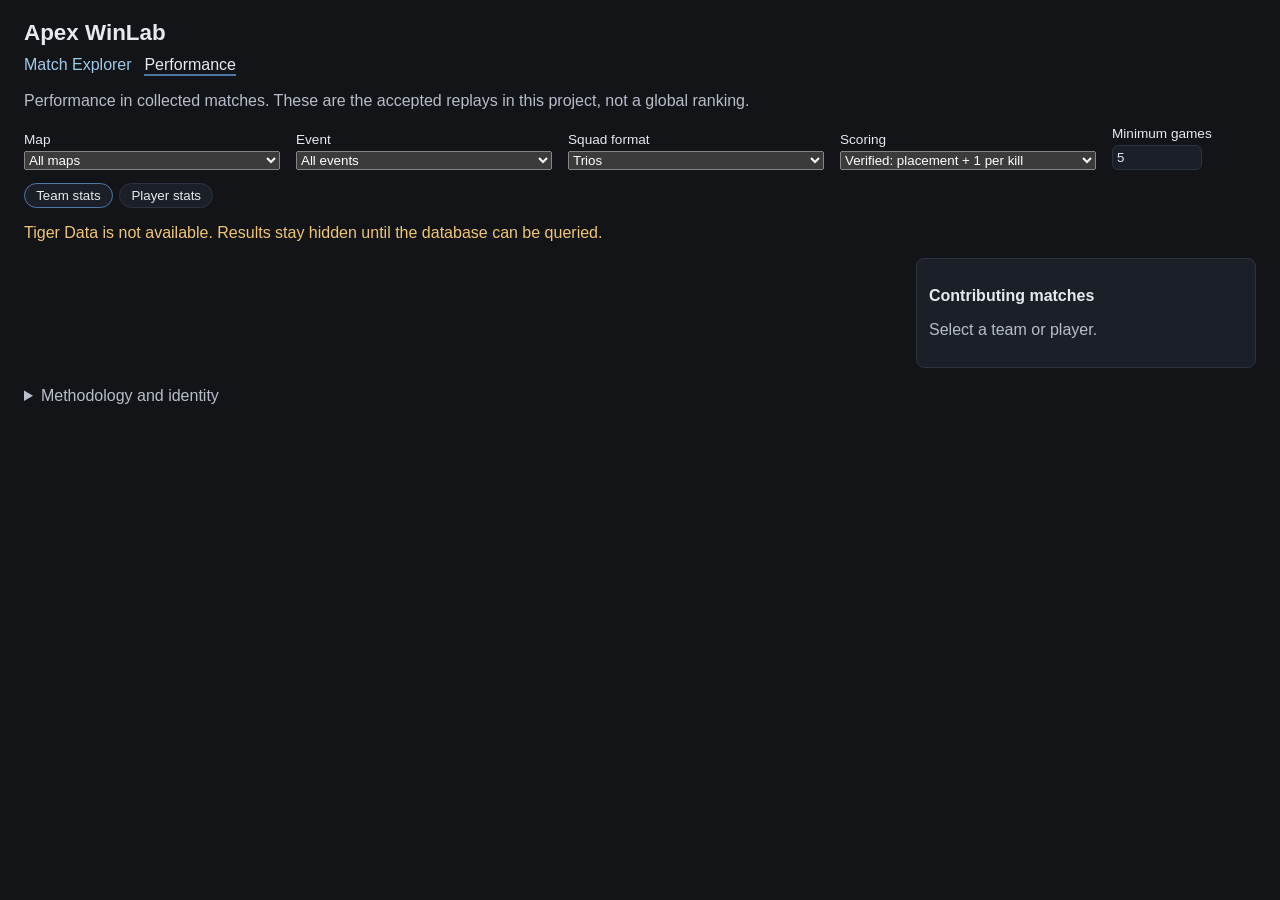
==== templates/stats.html @ 71fb5121 "Add collected-match team and player stats. Standings are stored per game and roster, separate from r" ====
<!DOCTYPE html>
<html lang="en">
<head>
  <meta charset="utf-8">
  <meta name="viewport" content="width=device-width, initial-scale=1">
  <title>Performance in collected matches · Apex WinLab</title>
  <link rel="stylesheet" href="/static/dashboard.css">
</head>
<body>
  <header>
    <h1>Apex WinLab</h1>
    <nav class="nav">
      <a href="/">Match Explorer</a>
      <a href="/stats" aria-current="page">Performance</a>
    </nav>
    <p class="lede">Performance in collected matches. These are the accepted replays in this project, not a global ranking.</p>
  </header>
  <section class="controls">
    <label>Map
      <select id="map"><option value="">All maps</option></select>
    </label>
    <label>Event
      <select id="session"><option value="">All events</option></select>
    </label>
    <label>Squad format
      <select id="format">
        <option value="trios" selected>Trios</option>
        <option value="duos">Duos</option>
        <option value="solos">Solos</option>
        <option value="unverified">Unverified</option>
        <option value="all">All formats</option>
      </select>
    </label>
    <label>Scoring
      <select id="scoring">
        <option value="verified" selected>Verified: placement + 1 per kill</option>
        <option value="all">All games, rank by placement</option>
        <option value="unverified">Rules not verified</option>
      </select>
    </label>
    <label>Minimum games
      <input id="min-games" type="number" min="1" value="5">
    </label>
  </section>
  <div class="tabs">
    <button type="button" id="tab-teams" class="tab on">Team stats</button>
    <button type="button" id="tab-players" class="tab">Player stats</button>
  </div>
  <p id="stats-note" class="note"></p>
  <p id="stats-status" class="meta" aria-live="polite">Loading collected results…</p>
  <div class="layout stats-layout">
    <div class="table-wrap">
      <table class="stats" id="stats-table"></table>
    </div>
    <aside id="detail" class="panel">
      <h2>Contributing matches</h2>
      <p class="meta">Select a team or player.</p>
    </aside>
  </div>
  <details class="method">
    <summary>Methodology and identity</summary>
    <p>Team totals come from each game's final standings (<code>overall_stats</code>), not from summing replay frames. One row is stored per team per game. A replay <code>teamId</code> is match-local and is never used to merge teams.</p>
    <p>A roster is the set of Overstat <code>playerId</code>s on that team in that game. The same name with a different roster stays a separate row. A roster that was recorded under more than one name is flagged. Samples under five games are marked provisional.</p>
    <p>Average points are shown only for games where every team's recorded score equals the placement table (12, 9, 7, 5, 4, 3, 3, 2, 2, 2, 1, 1, 1, 1, 1, then 0) plus one point per kill. Kills are not added on top of that score. Other games are ranked by average placement. Squad formats stay separate unless you choose all formats, which also ranks by placement.</p>
    <p>Player kills, damage, and assists are that player's final line. Role and survival time change them. There is no skill rating.</p>
  </details>
  <script src="/static/stats.js"></script>
</body>
</html>
---- static/dashboard.css ----
:root {
  color-scheme: dark;
  font-family: "Segoe UI", sans-serif;
  background: #121418;
  color: #e7e9ee;
}
body { margin: 0; padding: 1.25rem 1.5rem 2rem; }
h1 { margin: 0; font-size: 1.4rem; }
h2 { font-size: 1rem; margin: 1rem 0 0.4rem; }
.lede, .note, .meta { color: #b7beca; max-width: 70rem; }
.controls { display: flex; flex-wrap: wrap; gap: 1rem; align-items: end; margin-top: 1rem; }
label { display: flex; flex-direction: column; gap: 0.3rem; font-size: 0.85rem; }
select, input[type="range"] { min-width: 16rem; }
.slider { min-width: 22rem; }
.layout { display: grid; grid-template-columns: minmax(280px, 720px) minmax(260px, 1fr); gap: 1.25rem; align-items: start; }
canvas { width: 100%; height: auto; background: #1b1f27; border: 1px solid #2c3340; border-radius: 8px; }
.panel, .player { background: #1b1f27; border: 1px solid #2c3340; border-radius: 8px; padding: 0.75rem; }
.player { margin-bottom: 0.45rem; }
.player header { display: flex; justify-content: space-between; gap: 0.5rem; }
.bar { height: 0.45rem; background: #2c3340; border-radius: 99px; overflow: hidden; margin-top: 0.25rem; }
.bar > span { display: block; height: 100%; }
.hp > span { background: #e15759; }
.sh > span { background: #4e79a7; }
.unavailable { color: #f0c674; }
.outcome { margin: 0.6rem 0; padding: 0.5rem 0.75rem; border-left: 3px solid #8cd17d; background: #1f2a22; color: #e6ebf2; max-width: 70rem; }
.outcome.cut { border-left-color: #f0c674; background: #2a2618; }
.tag.outcome-tag { background: #1f4a33; color: #8cd17d; }
#shown { margin-left: 0.5rem; }
.backend { font-size: 0.85rem; margin: 0.4rem 0 0; }
.backend strong { padding: 0.1rem 0.45rem; border-radius: 99px; }
.backend.tiger strong { background: #1f4a33; color: #8cd17d; }
.backend.files strong { background: #4a3a1f; color: #ffbe7d; }
.nav { display: flex; gap: 0.8rem; margin: 0.6rem 0 0.2rem; }
.nav a { color: #a0cbe8; text-decoration: none; }
.nav a[aria-current="page"] { color: #e7e9ee; border-bottom: 2px solid #4e79a7; }
.tabs { display: flex; gap: 0.4rem; margin: 0.8rem 0; }
.tab { background: #1b1f27; color: #e7e9ee; border: 1px solid #2c3340; border-radius: 99px; padding: 0.25rem 0.7rem; }
.tab.on { border-color: #4e79a7; }
.stats-layout { grid-template-columns: minmax(0, 1fr) minmax(240px, 340px); }
.table-wrap { overflow-x: auto; }
table.stats { width: 100%; border-collapse: collapse; font-size: 0.9rem; }
table.stats th, table.stats td { text-align: left; padding: 0.35rem 0.45rem; border-bottom: 1px solid #2c3340; }
table.stats th { cursor: pointer; color: #b7beca; font-weight: 600; }
table.stats td.num, table.stats th.num { text-align: right; font-variant-numeric: tabular-nums; }
table.stats tr:hover { background: #1b1f27; }
.method { margin-top: 1.2rem; color: #b7beca; max-width: 70rem; }
.method p { margin: 0.4rem 0; }
input[type="number"] { width: 5rem; background: #1b1f27; color: #e7e9ee; border: 1px solid #2c3340; border-radius: 6px; padding: 0.25rem; }
@media (max-width: 900px) {
  .layout { grid-template-columns: 1fr; }
}
.primary { border-color: #4e79a7; }
.secondary { opacity: 0.9; }
.tag { display: inline-block; font-size: 0.75rem; padding: 0.1rem 0.45rem; border-radius: 99px; background: #2c3340; margin-right: 0.35rem; }
.tag.heldout { background: #1f3a57; color: #a0cbe8; }
.tag.fitted { background: #4a3a1f; color: #ffbe7d; }
.when { color: #b7beca; font-size: 0.85rem; }
table.probs { width: 100%; border-collapse: collapse; font-size: 0.85rem; margin-top: 0.4rem; }
table.probs th, table.probs td { text-align: left; padding: 0.15rem 0.3rem; }
table.probs td.num, table.probs th.num { text-align: right; font-variant-numeric: tabular-nums; }
table.probs tr.selected { background: #263041; }
table.probs tr.out { color: #6b7380; }
.history { max-height: 10rem; overflow-y: auto; font-size: 0.8rem; color: #b7beca; margin-top: 0.4rem; }
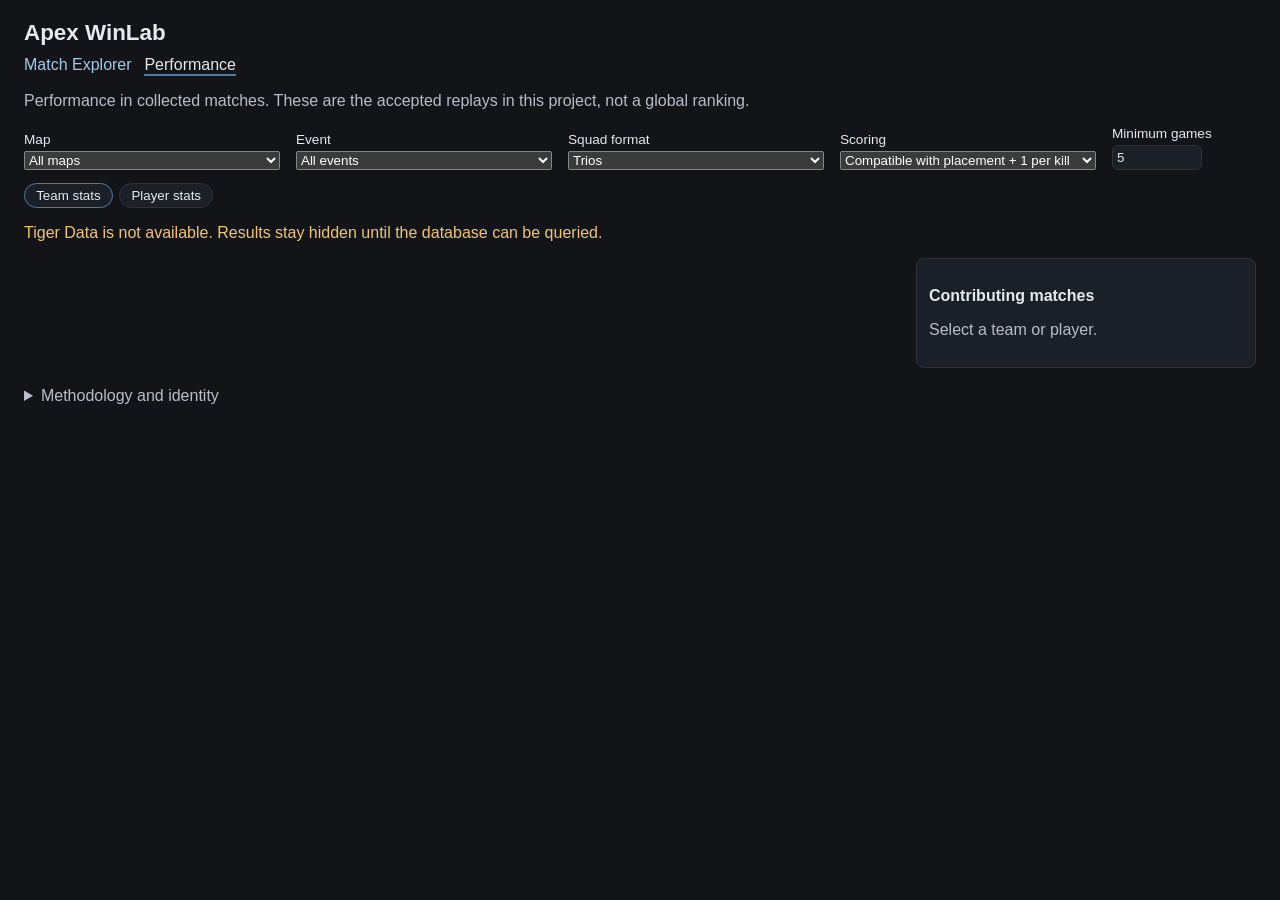
==== commit 412e4215: "Call the scoring group "compatible with this scoring scheme". Matching every team's recorded score t" ====
--- a/templates/stats.html
+++ b/templates/stats.html
@@ -33,9 +33,9 @@
     </label>
     <label>Scoring
       <select id="scoring">
-        <option value="verified" selected>Verified: placement + 1 per kill</option>
+        <option value="compatible" selected>Compatible with placement + 1 per kill</option>
         <option value="all">All games, rank by placement</option>
-        <option value="unverified">Rules not verified</option>
+        <option value="not_compatible">Not compatible with that scheme</option>
       </select>
     </label>
     <label>Minimum games
@@ -61,7 +61,7 @@
     <summary>Methodology and identity</summary>
     <p>Team totals come from each game's final standings (<code>overall_stats</code>), not from summing replay frames. One row is stored per team per game. A replay <code>teamId</code> is match-local and is never used to merge teams.</p>
     <p>A roster is the set of Overstat <code>playerId</code>s on that team in that game. The same name with a different roster stays a separate row. A roster that was recorded under more than one name is flagged. Samples under five games are marked provisional.</p>
-    <p>Average points are shown only for games where every team's recorded score equals the placement table (12, 9, 7, 5, 4, 3, 3, 2, 2, 2, 1, 1, 1, 1, 1, then 0) plus one point per kill. Kills are not added on top of that score. Other games are ranked by average placement. Squad formats stay separate unless you choose all formats, which also ranks by placement.</p>
+    <p>Average points are shown only for games compatible with this scoring scheme: every team's recorded score equals the placement points (12, 9, 7, 5, 4, 3, 3, 2, 2, 2, 1, 1, 1, 1, 1, then 0) plus one point per kill. Matching the recorded scores does not establish the event's official rules. Kills are not added on top of that score. Other games are ranked by average placement. Squad formats stay separate unless you choose all formats, which also ranks by placement.</p>
     <p>Player kills, damage, and assists are that player's final line. Role and survival time change them. There is no skill rating.</p>
   </details>
   <script src="/static/stats.js"></script>
